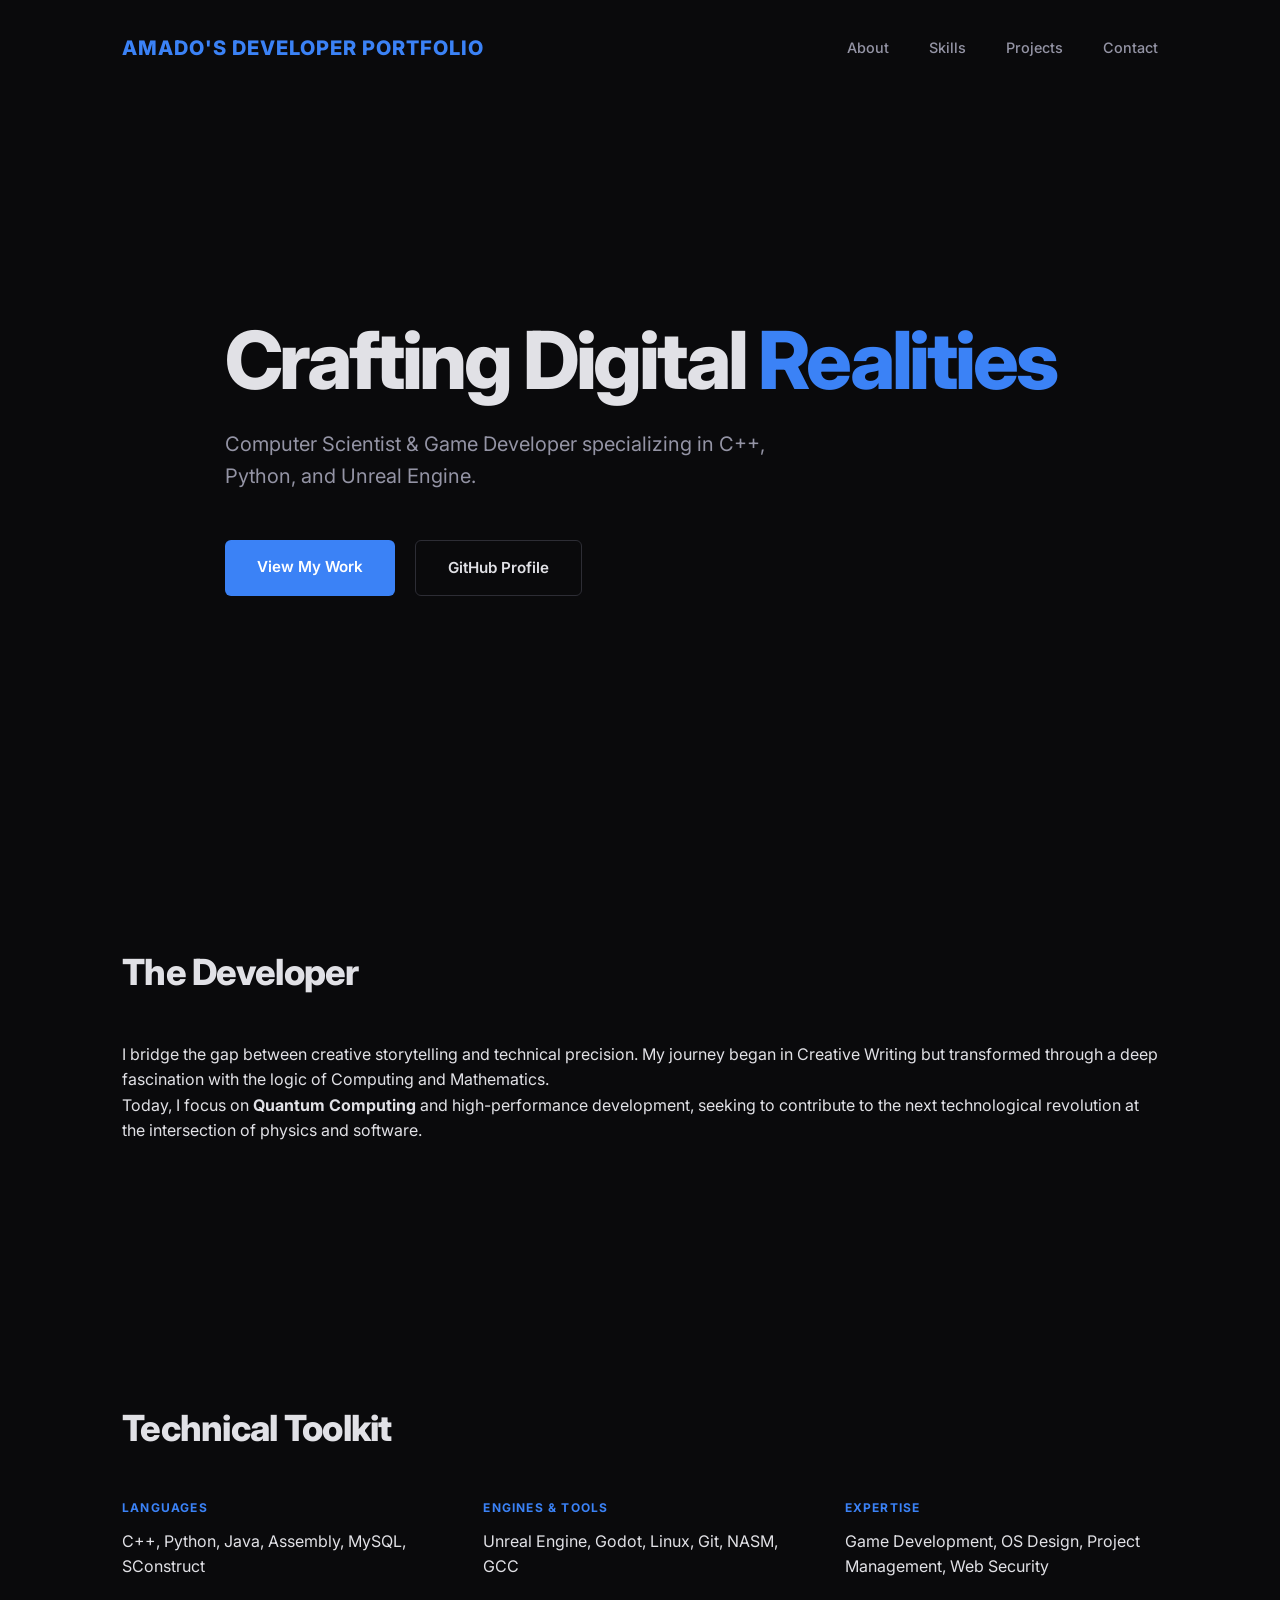
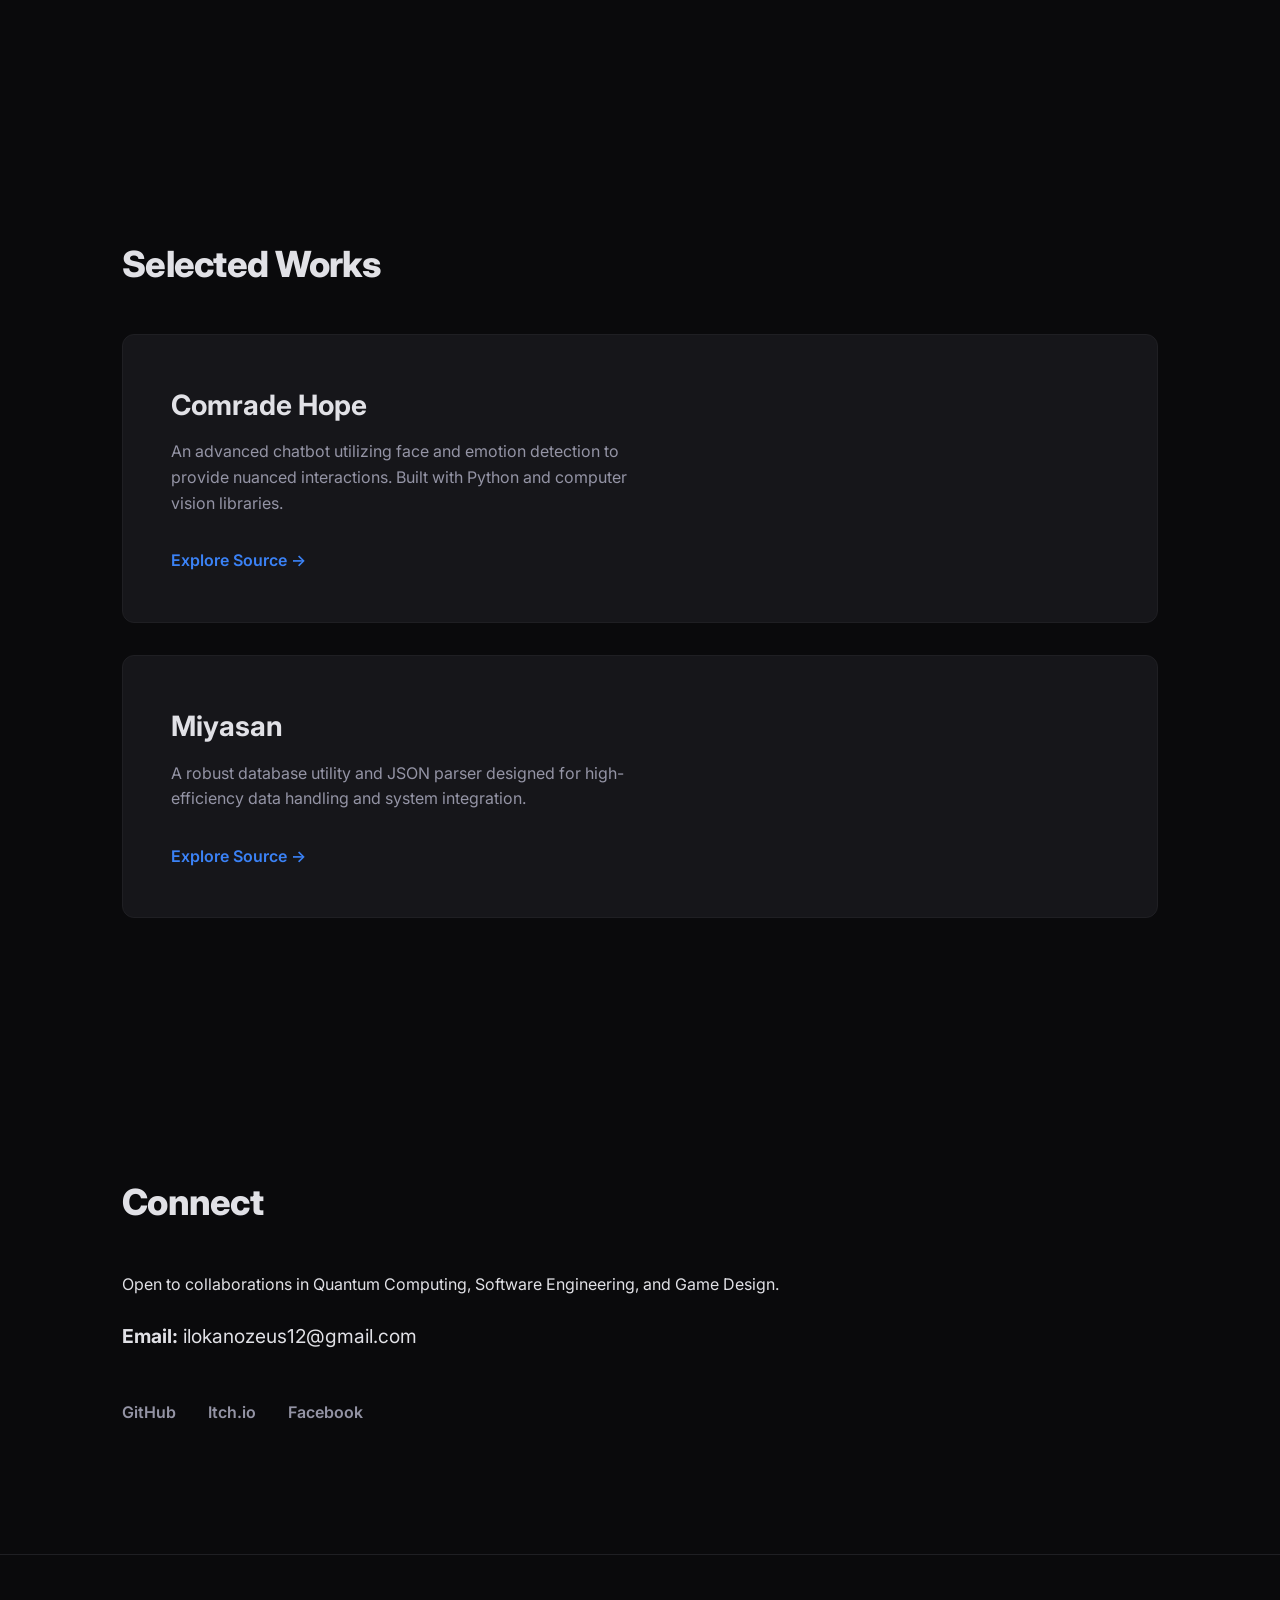
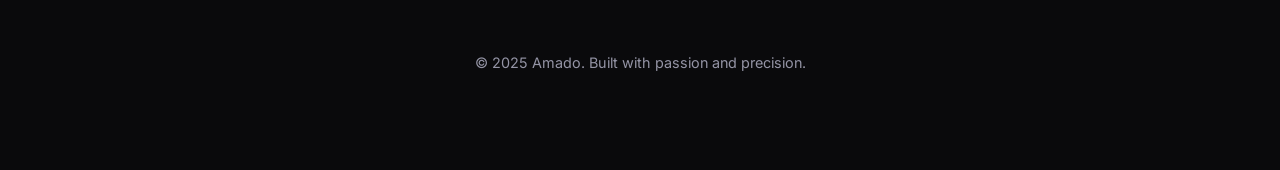
==== transform.html @ df33a4bc "Made some new changes" ====
<!DOCTYPE html>
<html lang="en">
<head>
    <meta charset="UTF-8">
    <meta name="viewport" content="width=device-width, initial-scale=1.0">
    <title>Amado | Professional Portfolio</title>
    <link rel="stylesheet" href="newStyle.css">
    <link rel="preconnect" href="https://fonts.googleapis.com">
    <link rel="preconnect" href="https://fonts.gstatic.com" crossorigin>
    <link href="https://fonts.googleapis.com/css2?family=Inter:wght@300;400;600;800&display=swap" rel="stylesheet">
    <script src="extraScripts/noMonkeyBusiness.js"></script>
</head>
<body>
    <div id="loader">
        <div class="rotating-dot"></div>
    </div>

    <div id="content">
        <header>
            <nav class="nav-container">
                <span class="brand">AMADO'S DEVELOPER PORTFOLIO</span>
                <ul>
                    <li><a href="#about">About</a></li>
                    <li><a href="#skills">Skills</a></li>
                    <li><a href="#projects">Projects</a></li>
                    <li><a href="#contact">Contact</a></li>
                </ul>
            </nav>
        </header>

        <main>
            <section id="hero" class="fade-in">
                <div class="container">
                    <h1>Crafting Digital <span class="accent">Realities</span></h1>
                    <p class="subtitle">Computer Scientist & Game Developer specializing in C++, Python, and Unreal Engine.</p>
                    <div class="cta-group">
                        <a href="#projects" class="btn primary">View My Work</a>
                        <a href="https://github.com/ArtemioVibora" class="btn secondary">GitHub Profile</a>
                    </div>
                </div>
            </section>

            <section id="about">
                <div class="container">
                    <h2>The Developer</h2>
                    <p>I bridge the gap between creative storytelling and technical precision. My journey began in Creative Writing but transformed through a deep fascination with the logic of Computing and Mathematics.</p>
                    <p>Today, I focus on <strong>Quantum Computing</strong> and high-performance development, seeking to contribute to the next technological revolution at the intersection of physics and software.</p>
                </div>
            </section>

            <section id="skills">
                <div class="container">
                    <h2>Technical Toolkit</h2>
                    <div class="skills-grid">
                        <div class="skill-category">
                            <h3>Languages</h3>
                            <p>C++, Python, Java, Assembly, MySQL, SConstruct</p>
                        </div>
                        <div class="skill-category">
                            <h3>Engines & Tools</h3>
                            <p>Unreal Engine, Godot, Linux, Git, NASM, GCC</p>
                        </div>
                        <div class="skill-category">
                            <h3>Expertise</h3>
                            <p>Game Development, OS Design, Project Management, Web Security</p>
                        </div>
                    </div>
                </div>
            </section>

            <section id="projects">
                <div class="container">
                    <h2>Selected Works</h2>
                    <div class="project-list">
                        <div class="project-item">
                            <h3>Comrade Hope</h3>
                            <p>An advanced chatbot utilizing face and emotion detection to provide nuanced interactions. Built with Python and computer vision libraries.</p>
                            <a href="https://github.com/ArtemioVibora/Comrade_Hope" target="_blank" class="link">Explore Source &rarr;</a>
                        </div>
                        <div class="project-item">
                            <h3>Miyasan</h3>
                            <p>A robust database utility and JSON parser designed for high-efficiency data handling and system integration.</p>
                            <a href="https://github.com/ArtemioVibora/Miyasan" target="_blank" class="link">Explore Source &rarr;</a>
                        </div>
                    </div>
                </div>
            </section>

            <section id="contact">
                <div class="container">
                    <h2>Connect</h2>
                    <p>Open to collaborations in Quantum Computing, Software Engineering, and Game Design.</p>
                    <p class="contact-email"><strong>Email:</strong> ilokanozeus12@gmail.com</p>
                    <div class="socials">
                        <a href="https://github.com/ArtemioVibora">GitHub</a>
                        <a href="https://gilidraner.itch.io/">Itch.io</a>
                        <a href="https://www.facebook.com/ilokano.si.zeus/">Facebook</a>
                    </div>
                </div>
            </section>
        </main>

        <footer>
            <div class="container">
                <p>&copy; 2025 Amado. Built with passion and precision.</p>
            </div>
        </footer>
    </div>

    <script src="script.js"></script>
</body>
</html>
---- newStyle.css ----
:root {
    --bg: #0a0a0c;
    --surface: #16161a;
    --text: #e1e1e6;
    --text-muted: #9494a5;
    --accent: #3b82f6; 
    --accent-glow: rgba(59, 130, 246, 0.4);
    --font: 'Inter', -apple-system, BlinkMacSystemFont, 'Segoe UI', Roboto, sans-serif;
}

* {
    margin: 0;
    padding: 0;
    box-sizing: border-box;
}

html {
    scroll-behavior: smooth;
}

body {
    background-color: var(--bg);
    color: var(--text);
    font-family: var(--font);
    line-height: 1.6;
    overflow-x: hidden;
}

a {
    color: inherit;
    text-decoration: none;
    transition: 0.3s cubic-bezier(0.4, 0, 0.2, 1);
}

/* Loader Overlay (managed by script.js) */
#loader {
    position: fixed;
    top: 0; left: 0;
    width: 100%; height: 100%;
    background: var(--bg);
    display: flex;
    justify-content: center;
    align-items: center;
    z-index: 9999;
    transition: opacity 0.6s ease;
}

.rotating-dot {
    width: 30px;
    height: 30px;
    border-radius: 50%;
    border: 2px solid rgba(255, 255, 255, 0.1);
    border-top-color: var(--accent);
    animation: spin 0.8s linear infinite;
}

@keyframes spin {
    to { transform: rotate(360deg); }
}

/* Hide content initially (script.js toggles this) */
#content {
    display: none; 
}

.container {
    max-width: 1100px;
    margin: 0 auto;
    padding: 0 2rem;
}

/* Navigation */
.nav-container {
    display: flex;
    justify-content: space-between;
    align-items: center;
    padding: 2rem 2rem;
    max-width: 1100px;
    margin: 0 auto;
}

.brand {
    font-weight: 800;
    font-size: 1.25rem;
    letter-spacing: 1px;
    color: var(--accent);
}

nav ul {
    display: flex;
    list-style: none;
    gap: 2.5rem;
}

nav ul a {
    font-size: 0.9rem;
    font-weight: 500;
    color: var(--text-muted);
}

nav ul a:hover {
    color: var(--text);
}

/* Sections */
section {
    padding: 8rem 0;
}

h2 {
    font-size: 2.25rem;
    font-weight: 800;
    margin-bottom: 2.5rem;
    letter-spacing: -0.02em;
}

/* Hero Section */
#hero {
    min-height: 80vh;
    display: flex;
    align-items: center;
}

#hero h1 {
    font-size: clamp(3rem, 8vw, 5rem);
    font-weight: 800;
    line-height: 1.1;
    margin-bottom: 1.5rem;
    letter-spacing: -0.04em;
}

.accent {
    color: var(--accent);
}

.subtitle {
    font-size: 1.25rem;
    color: var(--text-muted);
    max-width: 600px;
    margin-bottom: 3rem;
}

.cta-group {
    display: flex;
    gap: 1.25rem;
}

.btn {
    padding: 0.9rem 2rem;
    border-radius: 6px;
    font-weight: 600;
    font-size: 0.95rem;
}

.btn.primary {
    background: var(--accent);
    color: white;
}

.btn.secondary {
    border: 1px solid #2d2d35;
    background: transparent;
}

.btn:hover {
    transform: translateY(-2px);
    filter: brightness(1.1);
}

/* Skills & Experience */
.skills-grid {
    display: grid;
    grid-template-columns: repeat(auto-fit, minmax(300px, 1fr));
    gap: 3rem;
}

.skill-category h3 {
    color: var(--accent);
    font-size: 0.75rem;
    text-transform: uppercase;
    letter-spacing: 0.1em;
    margin-bottom: 0.75rem;
}

/* Projects */
.project-list {
    display: grid;
    gap: 2rem;
}

.project-item {
    background: var(--surface);
    padding: 3rem;
    border-radius: 12px;
    border: 1px solid #1f1f23;
    transition: border-color 0.3s;
}

.project-item:hover {
    border-color: var(--accent);
}

.project-item h3 {
    font-size: 1.75rem;
    margin-bottom: 0.75rem;
}

.project-item p {
    color: var(--text-muted);
    margin-bottom: 2rem;
    max-width: 500px;
}

.link {
    color: var(--accent);
    font-weight: 600;
    display: inline-block;
}

/* Contact */
.contact-email {
    font-size: 1.2rem;
    margin: 1.5rem 0;
}

.socials {
    display: flex;
    gap: 2rem;
    margin-top: 3rem;
}

.socials a {
    font-weight: 600;
    color: var(--text-muted);
}

.socials a:hover {
    color: var(--text);
}

footer {
    padding: 6rem 0;
    border-top: 1px solid #1f1f23;
    text-align: center;
    color: var(--text-muted);
    font-size: 0.9rem;
}

/* Animations */
.fade-in {
    animation: fadeIn 1s cubic-bezier(0.4, 0, 0.2, 1);
}

@keyframes fadeIn {
    from { opacity: 0; transform: translateY(30px); }
    to { opacity: 1; transform: translateY(0); }
}

@media (max-width: 768px) {
    section { padding: 4rem 0; }
    .nav-container { padding: 1.5rem 1rem; }
    nav ul { display: none; }
    .project-item { padding: 2rem; }
}
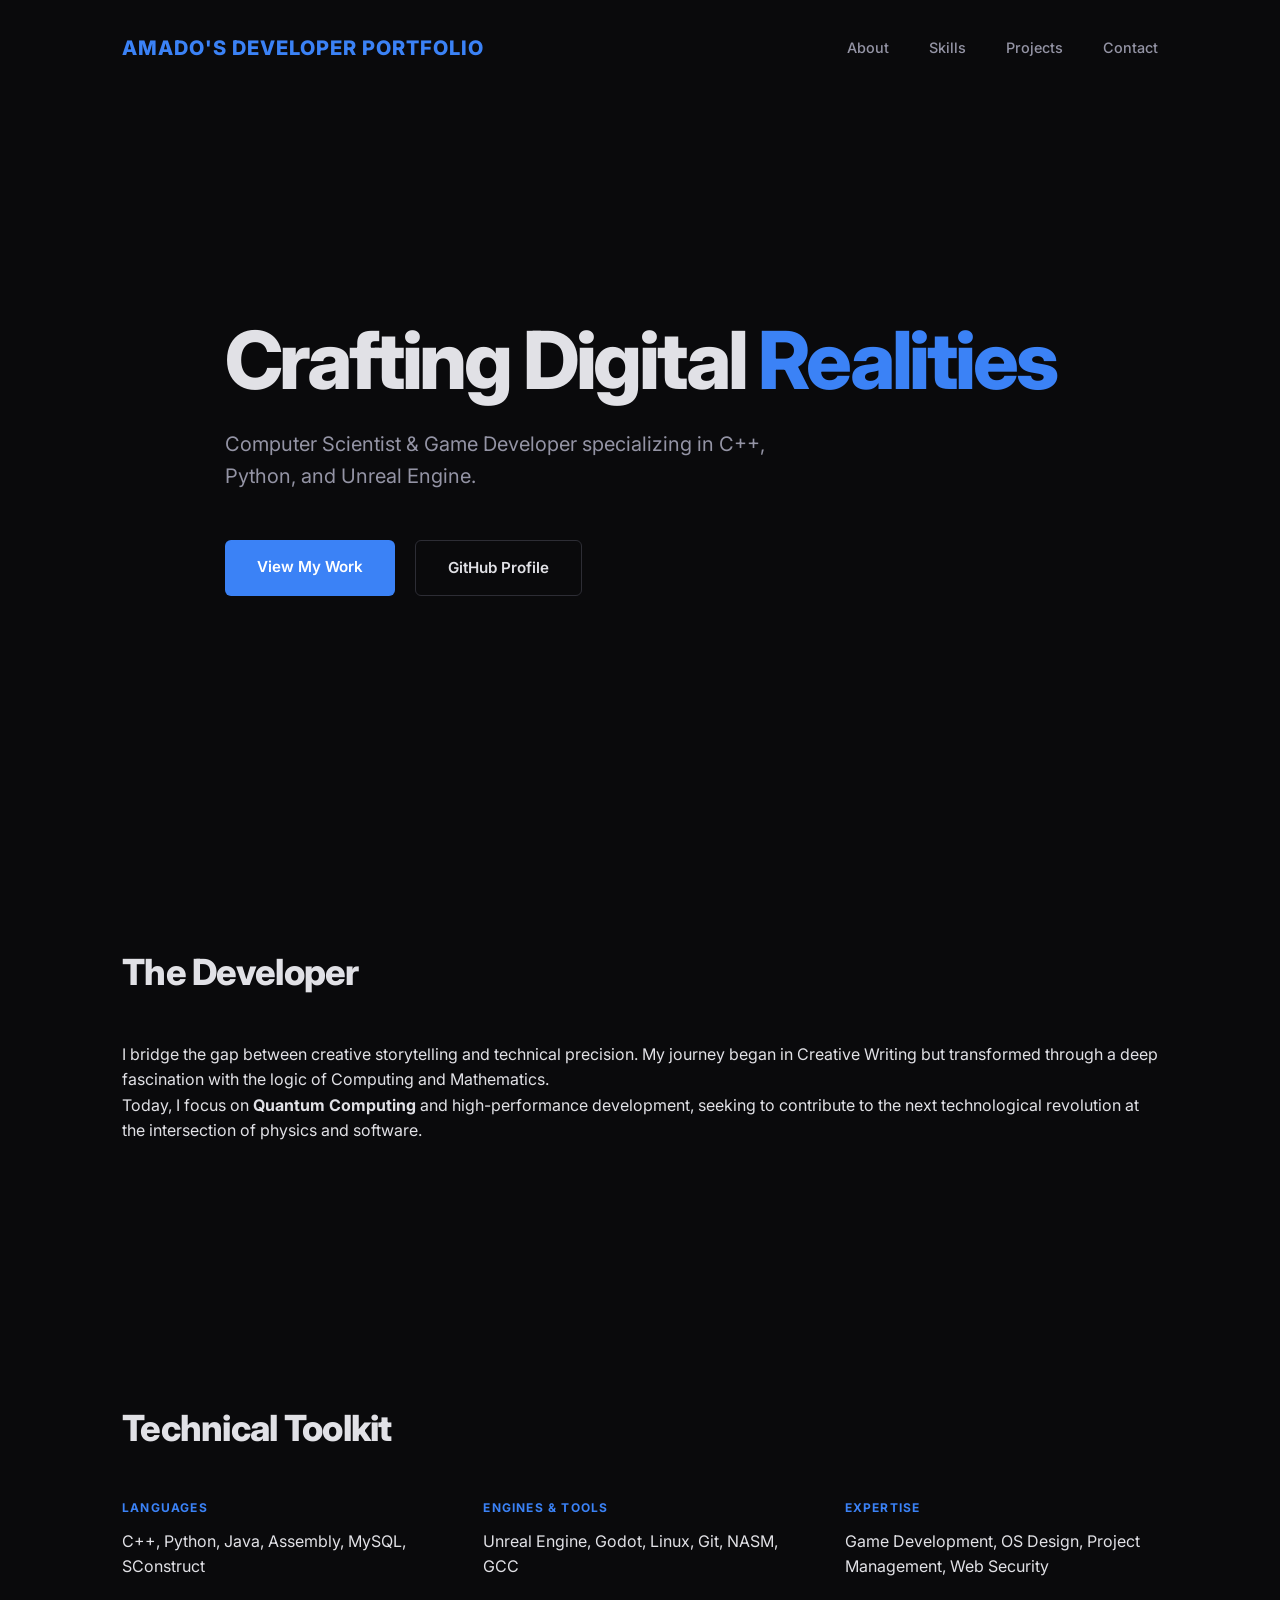
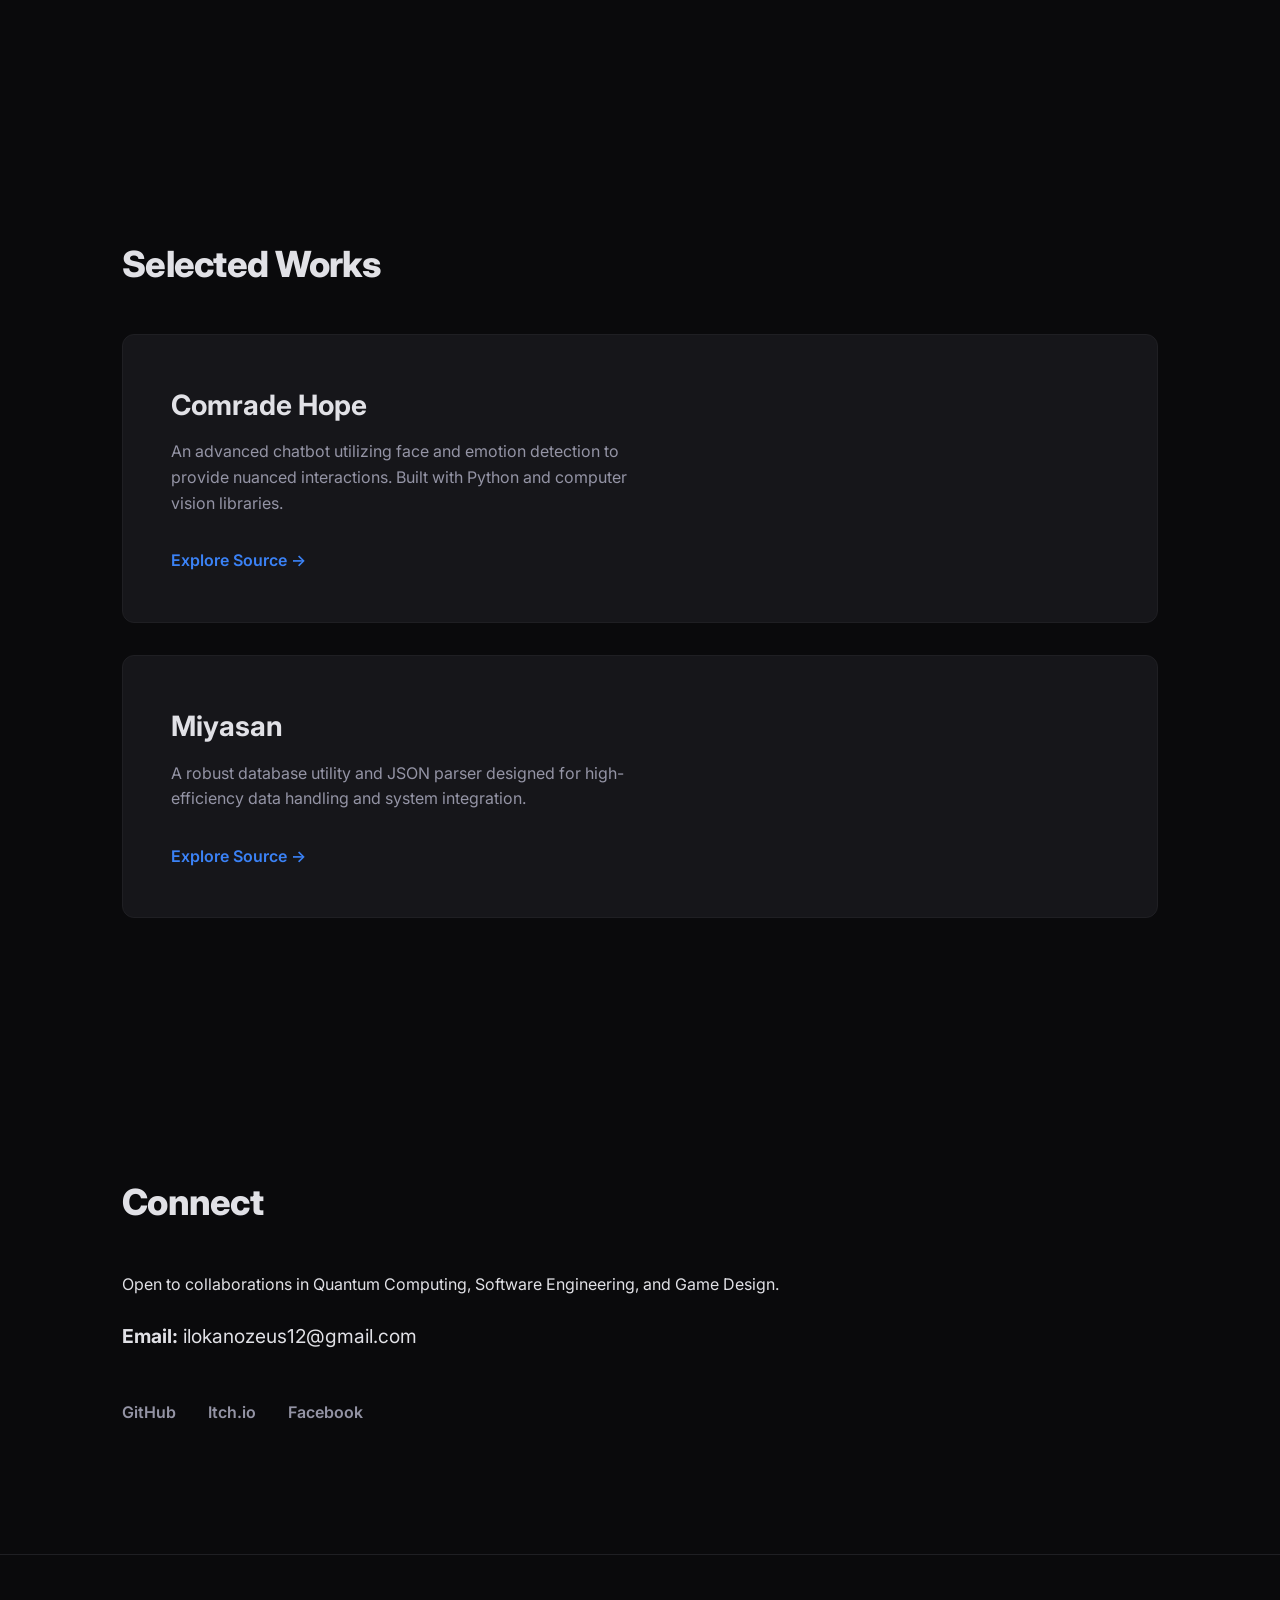
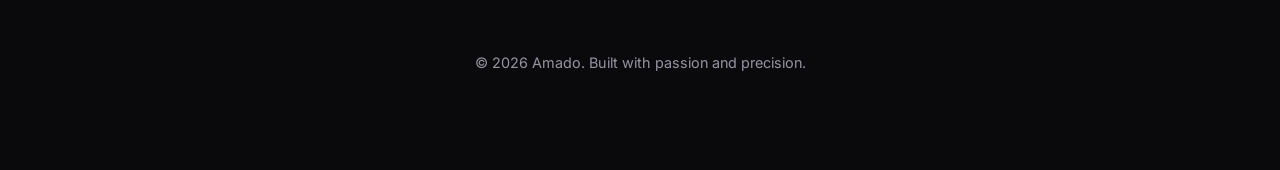
==== commit 915c9730: "Update transform.html" ====
--- a/transform.html
+++ b/transform.html
@@ -102,7 +102,7 @@
 
         <footer>
             <div class="container">
-                <p>&copy; 2025 Amado. Built with passion and precision.</p>
+                <p>&copy; 2026 Amado. Built with passion and precision.</p>
             </div>
         </footer>
     </div>
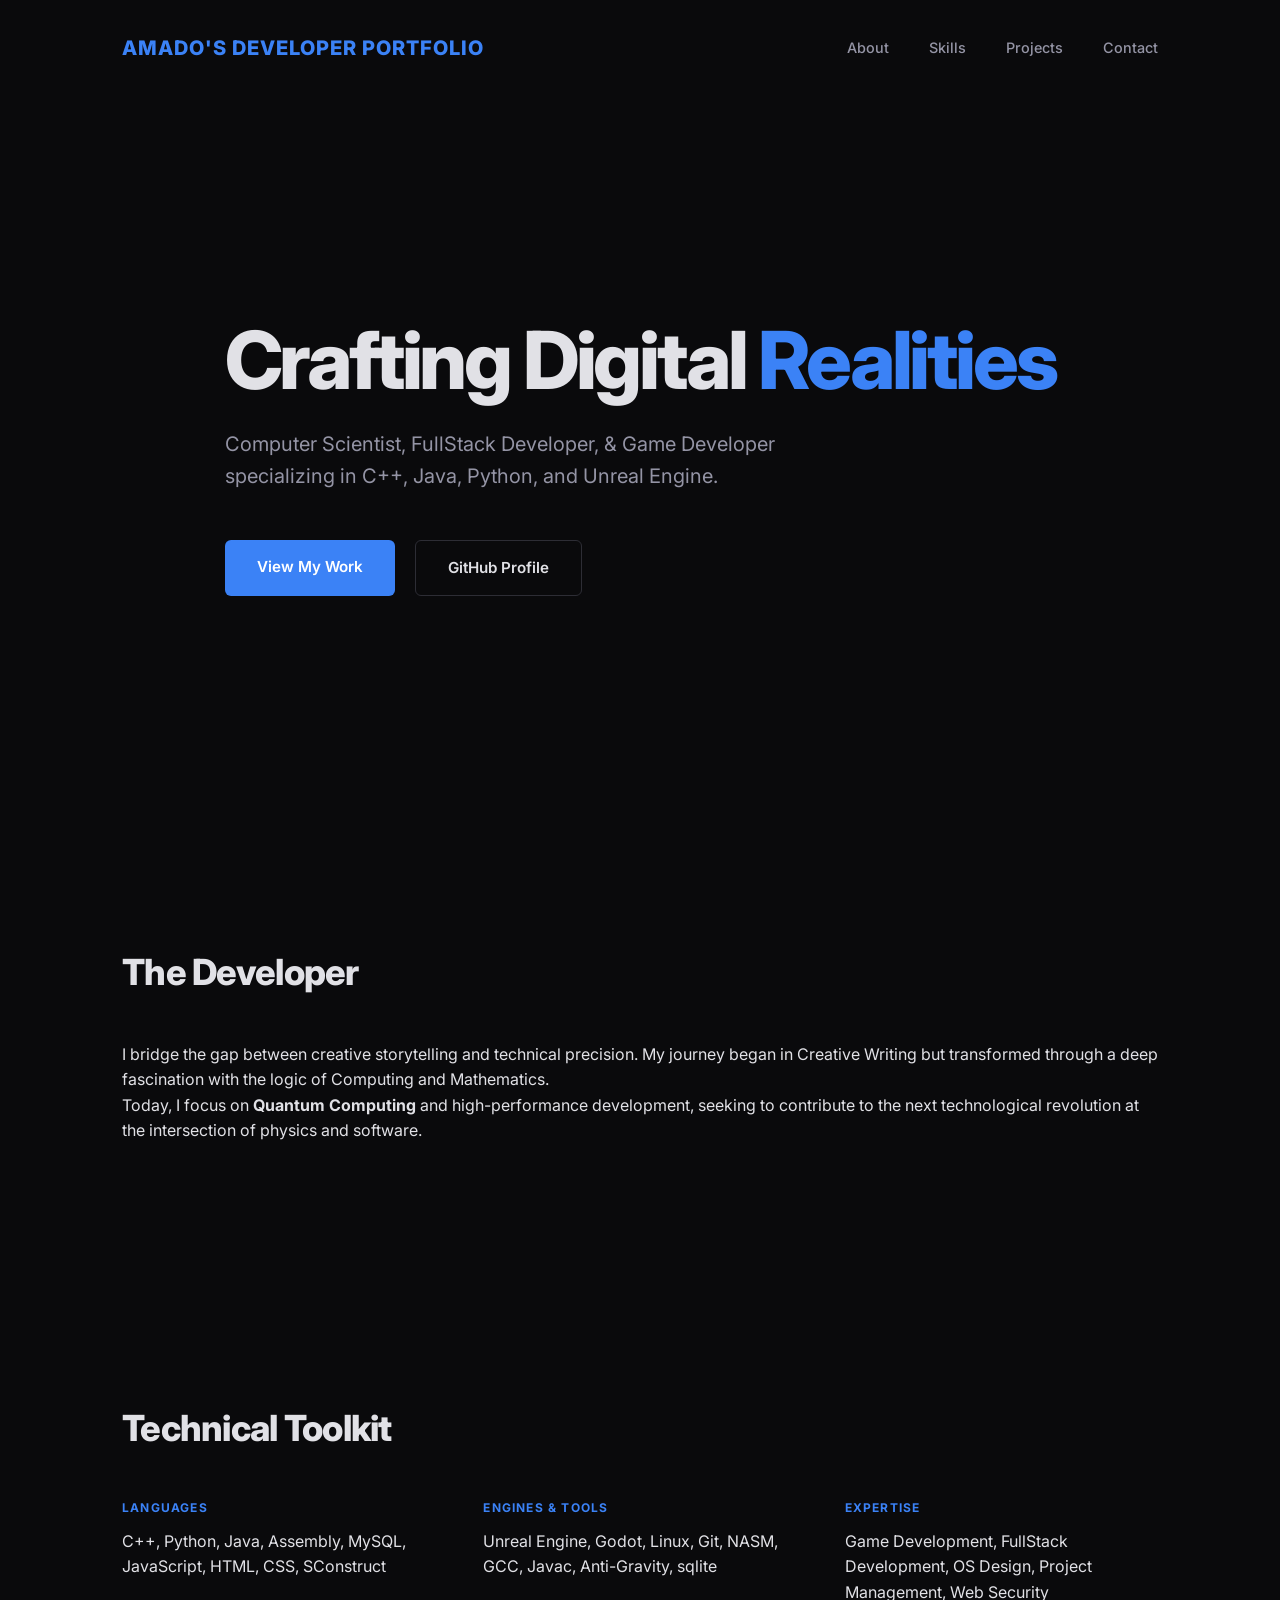
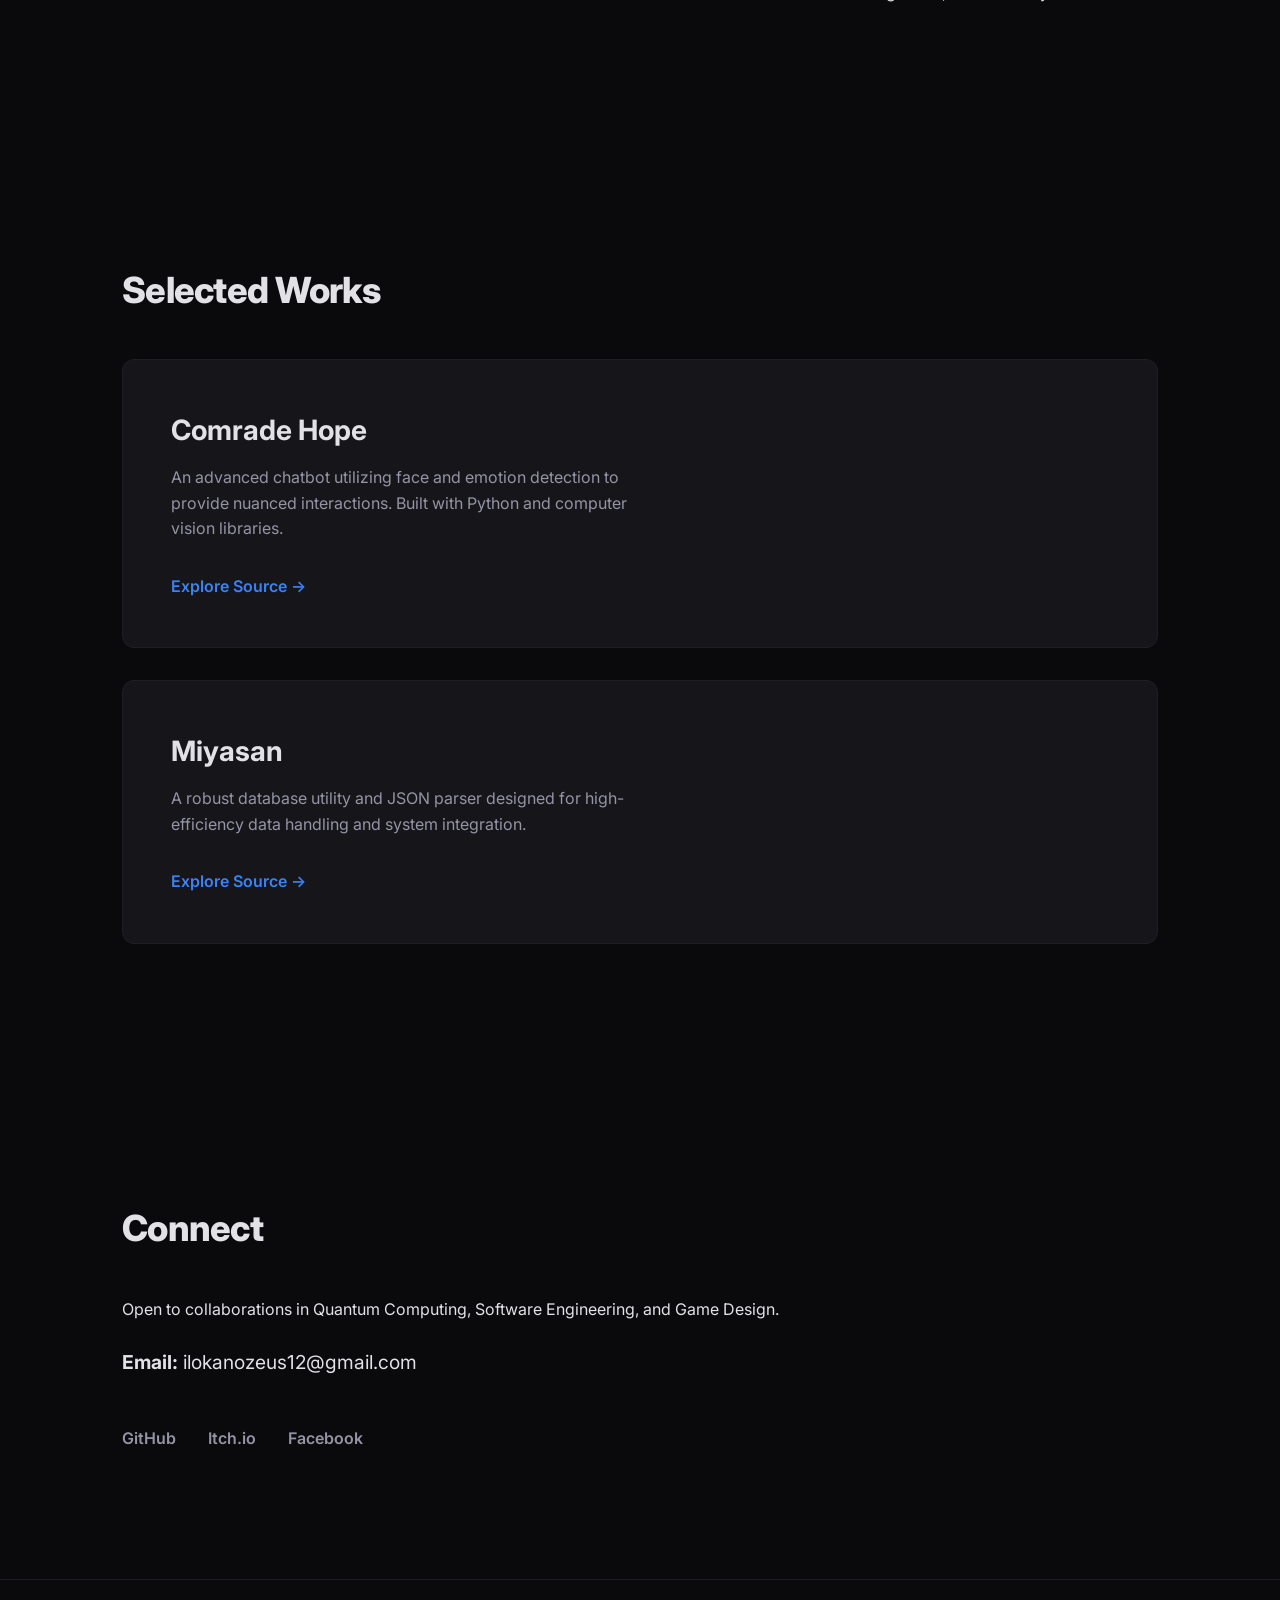
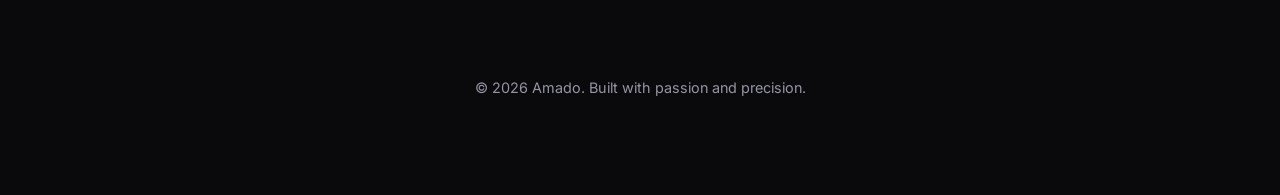
==== commit 8c7e4e7b: "Updated the site" ====
--- a/transform.html
+++ b/transform.html
@@ -32,7 +32,7 @@
             <section id="hero" class="fade-in">
                 <div class="container">
                     <h1>Crafting Digital <span class="accent">Realities</span></h1>
-                    <p class="subtitle">Computer Scientist & Game Developer specializing in C++, Python, and Unreal Engine.</p>
+                    <p class="subtitle">Computer Scientist, FullStack Developer, & Game Developer specializing in C++, Java, Python, and Unreal Engine.</p>
                     <div class="cta-group">
                         <a href="#projects" class="btn primary">View My Work</a>
                         <a href="https://github.com/ArtemioVibora" class="btn secondary">GitHub Profile</a>
@@ -54,15 +54,15 @@
                     <div class="skills-grid">
                         <div class="skill-category">
                             <h3>Languages</h3>
-                            <p>C++, Python, Java, Assembly, MySQL, SConstruct</p>
+                            <p>C++, Python, Java, Assembly, MySQL, JavaScript, HTML, CSS, SConstruct</p>
                         </div>
                         <div class="skill-category">
                             <h3>Engines & Tools</h3>
-                            <p>Unreal Engine, Godot, Linux, Git, NASM, GCC</p>
+                            <p>Unreal Engine, Godot, Linux, Git, NASM, GCC, Javac, Anti-Gravity, sqlite</p>
                         </div>
                         <div class="skill-category">
                             <h3>Expertise</h3>
-                            <p>Game Development, OS Design, Project Management, Web Security</p>
+                            <p>Game Development, FullStack Development, OS Design, Project Management, Web Security</p>
                         </div>
                     </div>
                 </div>
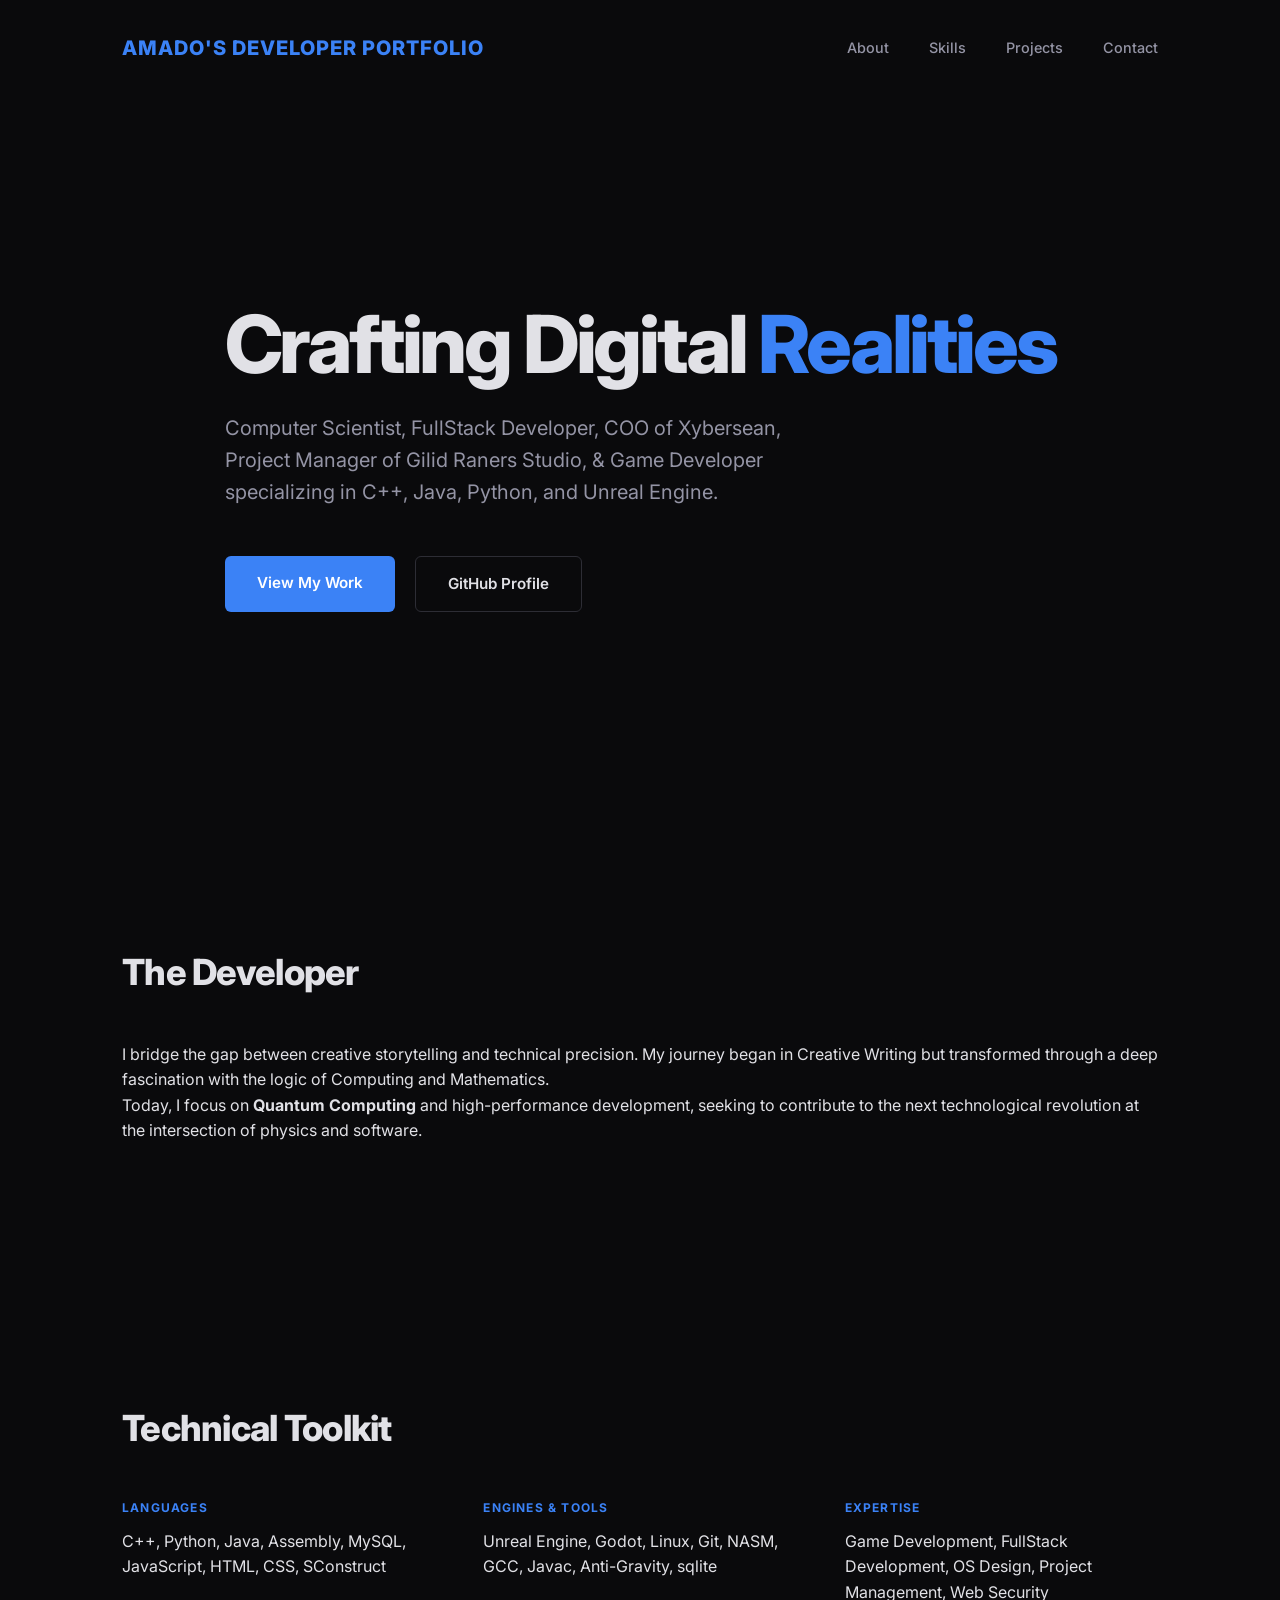
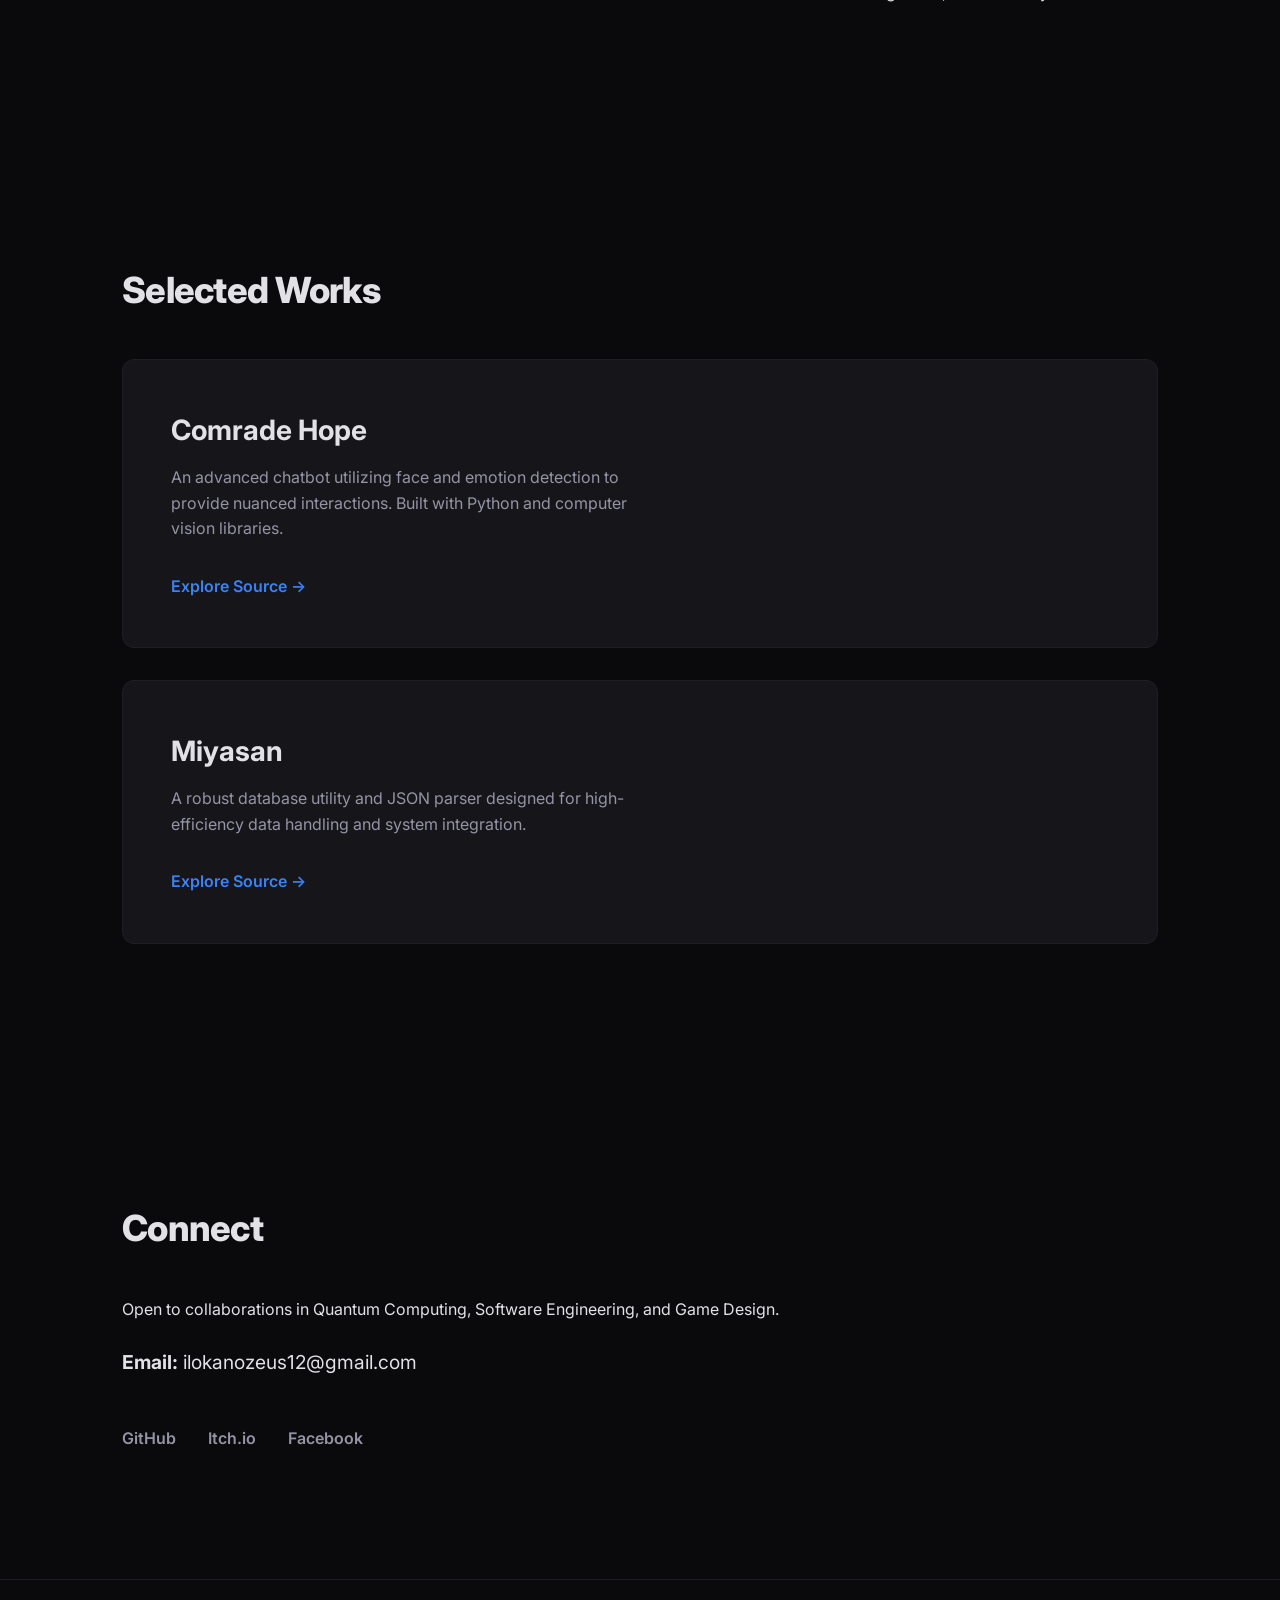
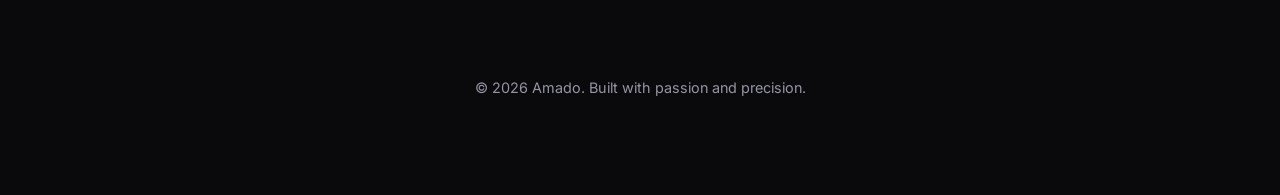
==== commit 817f6e6f: "Update transform.html" ====
--- a/transform.html
+++ b/transform.html
@@ -32,7 +32,7 @@
             <section id="hero" class="fade-in">
                 <div class="container">
                     <h1>Crafting Digital <span class="accent">Realities</span></h1>
-                    <p class="subtitle">Computer Scientist, FullStack Developer, & Game Developer specializing in C++, Java, Python, and Unreal Engine.</p>
+                    <p class="subtitle">Computer Scientist, FullStack Developer, COO of <a href="https://xybersean.com" target="_blank">Xybersean</a>, Project Manager of Gilid Raners Studio, & Game Developer specializing in C++, Java, Python, and Unreal Engine.</p>
                     <div class="cta-group">
                         <a href="#projects" class="btn primary">View My Work</a>
                         <a href="https://github.com/ArtemioVibora" class="btn secondary">GitHub Profile</a>
